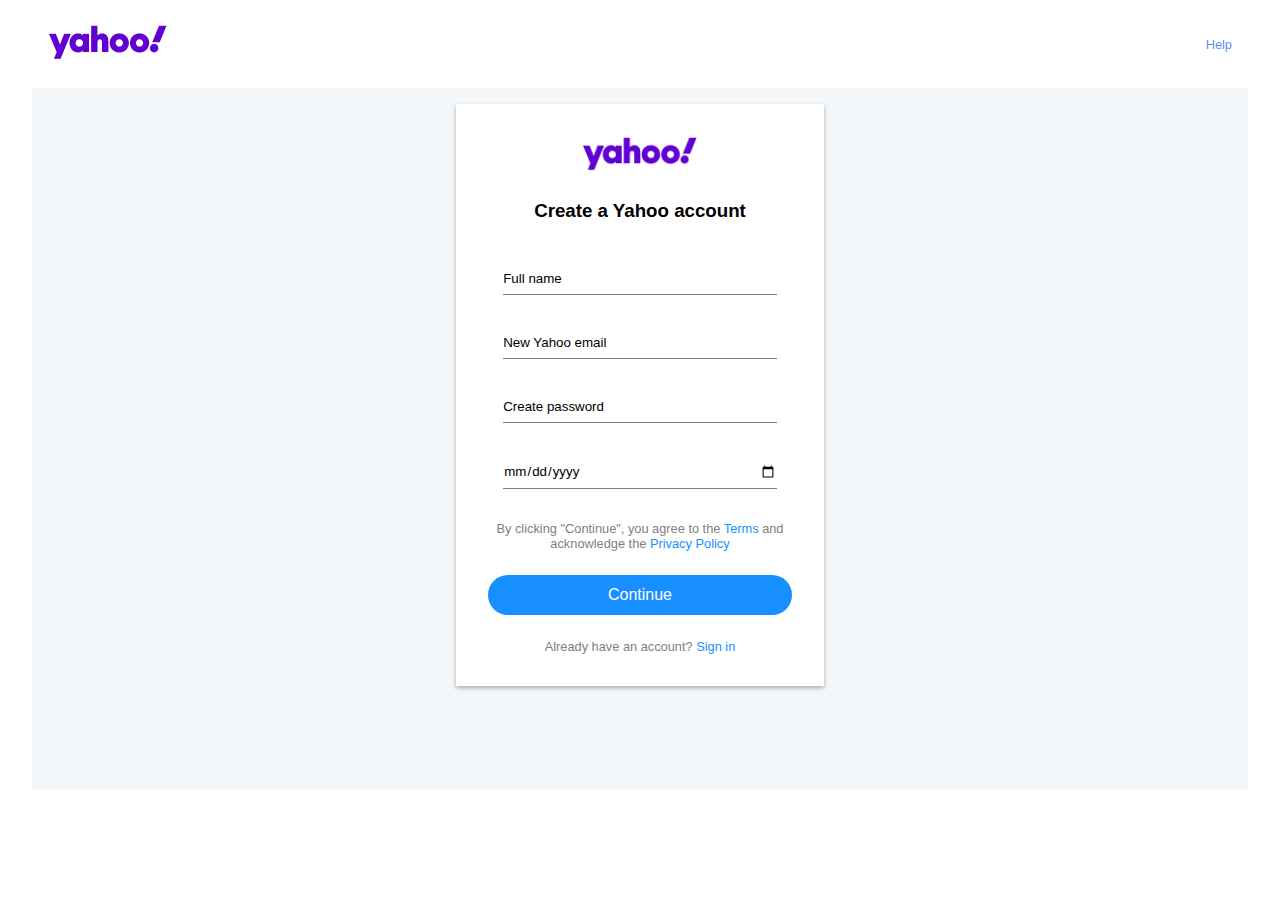
==== index.html @ 1d656e89 "yahoo clone" ====
<!DOCTYPE html>
<html lang="en">
  <head>
    <meta charset="UTF-8" />
    <meta http-equiv="X-UA-Compatible" content="IE=edge" />
    <meta name="viewport" content="width=device-width, initial-scale=1.0" />
    <title>sign up</title>
    <link rel="shortcut icon" href="/images/tabLogo.png" />
    <link
      rel="stylesheet"
      href="https://cdnjs.cloudflare.com/ajax/libs/font-awesome/6.2.1/css/all.min.css"
      integrity="sha512-MV7K8+y+gLIBoVD59lQIYicR65iaqukzvf/nwasF0nqhPay5w/9lJmVM2hMDcnK1OnMGCdVK+iQrJ7lzPJQd1w=="
      crossorigin="anonymous"
      referrerpolicy="no-referrer"
    />

    <link rel="stylesheet" href="/styles/signin_signup.css" />
  </head>
  <body>
    <header>
      <nav class="left_nav">
        <img src="/images/logo.png" alt="Yahoo logo" width="50%" />
      </nav>
      <nav class="right_nav"><p>Help</p></nav>
    </header>
    <main>
      <form action="">
      <div class="container signup_container">
        <div class="main_head">
          <img src="/images/logo.png" alt="Yahoo" width="38%" />
        </div>
        <div class="content">
          <h3>Create a Yahoo account</h3>
        </div>
        <div class="signup_input">
          <div class="fullname input">
            <i class="fa-regular fa-address-card"></i>
            <input type="text" placeholder="Full name" required/>
          </div>
          <div class="email input">
            <i class="fa-regular fa-envelope"></i>
            <!-- <span>@yahoo.com</span> -->
            <input type="email" placeholder="New Yahoo email" required id="email"/>
          </div>
          <div class="password input">
            <i class="fa-solid fa-lock"></i>
            <input type="password" placeholder="Create password" required id="password"/>
          </div>
          <div class="birth input">
            <i class="fa-solid fa-cake-candles"></i>
            <input type="date"/>
          </div>
        </div>

        <p>
          By clicking "Continue", you agree to the <a href="">Terms</a> and
          acknowledge the <a href="">Privacy Policy</a>
        </p>

        <div class="continue">
          <button type="button" id="continue">Continue</button>
          <p class="haveAccount">
            Already have an account? <a href="/pages/signin.html">Sign in</a>
          </p>
        </div>
      </div>
      </form>
    </main>
    <script src="/scripts/signup.js"></script>
  </body>
</html>
---- styles/signin_signup.css ----
@import '/styles/reset.css';
body{
    background-color: #fff;
}

:root{
    --main-color:#188fff;
}

header{
    background-color: #fff;
    display: flex;
    justify-content: space-between;
    align-items: center;
    padding: 1.5rem 3rem;
    position: fixed;
    top: 0;
    width: 100%;
}
.right_nav p{
    font-size: 0.8rem;
    color: #628fff;
    cursor: pointer;
}

.right_nav p:hover{
    color: blue;
}
main{
    padding: 6.5rem;
    background-color: #f3f7f9;
    width: 95%;
    margin: 0 auto;
    display: flex;
    justify-content: center;
}

.container{
    background-color: #fff;
    text-align: center;
    padding: 2rem;
    width: 23rem;
    box-shadow: 0 2px 4px 0 rgb(0 0 0 / 30%)
}
.container .content{
    margin: 1.5rem 0;
    line-height: 1.5rem;
}
.container .content p{
    font-size: 0.9rem;
}
.container .signin_input{
    display: flex;
    flex-direction: column;
}

.container .signin_input input{
    border: none;
    outline: none;
    margin: 1.5rem 0;
    padding: 0.5rem 0;
    border-bottom: 0.1px solid var(--main-color);
}
.container .signin_input input::placeholder{
    font-size: 1rem;
}

button{
    border-radius: 2rem;
    padding: 0.7rem;
    font-size: 1rem;
    border: none;
    cursor: pointer;
}
.container .signin_input button{
    background-color: var(--main-color);
    color: #fff;   
}
.container .signin_input button:hover{
    background-color: #0473db;
}
.container .forget{
    margin: 1.5rem 0;
    display: flex;
    justify-content: space-between;
    font-size: 0.9rem;
    color: #188fff;
    margin-bottom: 5rem;
    
}
.checkbox{
    display: flex;  
    cursor: pointer;
}
.check{
    margin: 0 0.5rem;
    cursor: pointer;
}
.forgetPassword:hover{
    cursor: pointer;
    color: blue;
}

.container .create button{
    border: 1px solid var(--main-color);
    background-color: transparent;
    color: var(--main-color);
    width: 100%;
    margin-bottom: 1.5em;
}
.container .create button:hover{
 color: #0473db;
 border: 1px solid #0473db;
}

/* signup:-- css */

.container .signup_input{
    margin: 1rem 0;
}

.container .signup_input input{
    width: 90%;
    border: none;
    outline: none;
    margin: 1rem 0;
    padding: 0.5rem 0;
    border-bottom: 0.1px solid gray;
}


.container .signup_input input::placeholder{
    color: #000;
}
.signup_container p{
    color: gray;
 font-size: 0.8rem;
}
a{
    text-decoration: none;
    color: var(--main-color);
}


.continue button{
    background-color: var(--main-color);
    width: 100%;
    margin: 1.5rem 0;
    color: #fff;
}

.continue button:hover{
    background-color: #0473db;
}
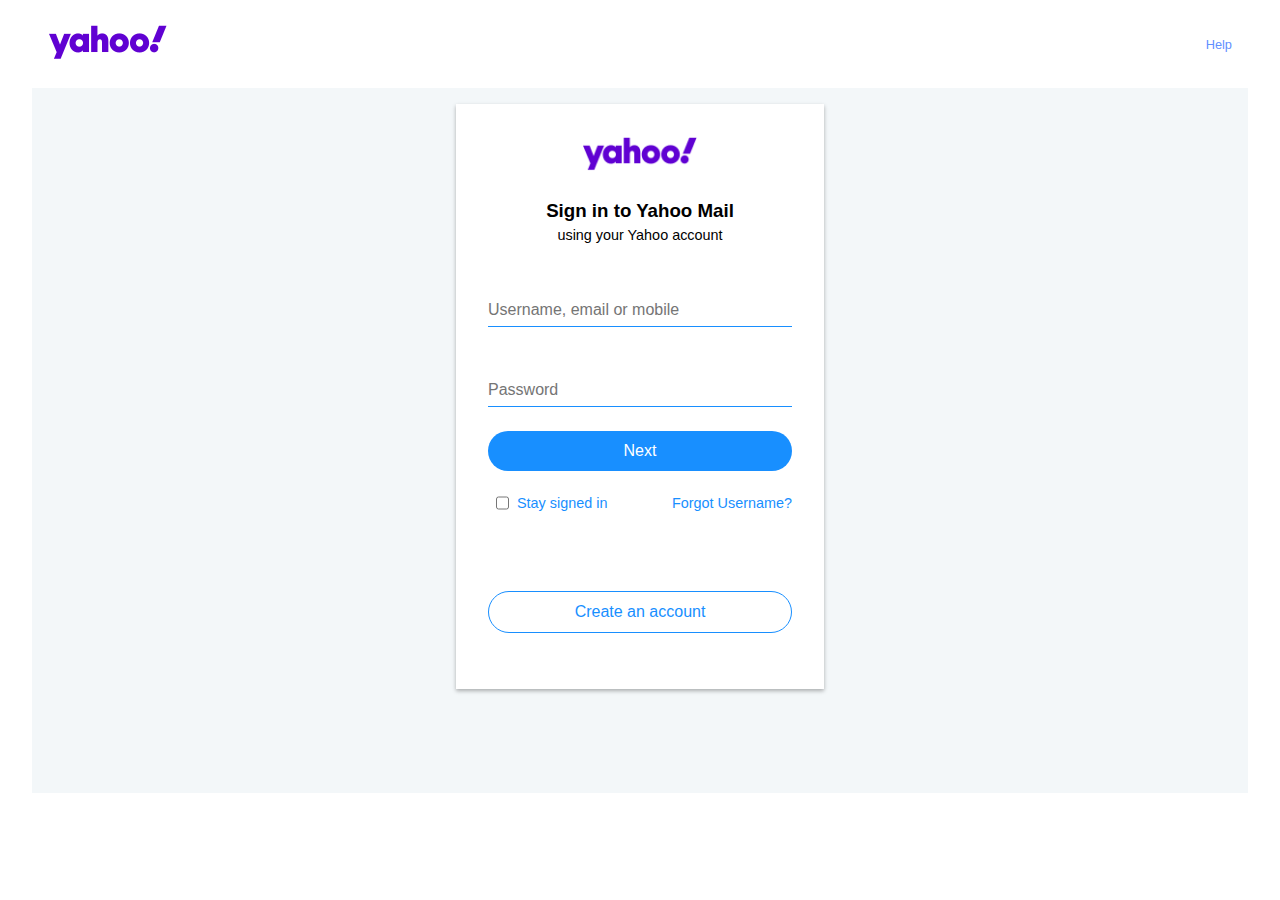
==== commit a89d50cf: "yahoo clone" ====
--- a/index.html
+++ b/index.html
@@ -1,71 +1,47 @@
 <!DOCTYPE html>
 <html lang="en">
-  <head>
-    <meta charset="UTF-8" />
-    <meta http-equiv="X-UA-Compatible" content="IE=edge" />
-    <meta name="viewport" content="width=device-width, initial-scale=1.0" />
-    <title>sign up</title>
+<head>
+    <meta charset="UTF-8">
+    <meta http-equiv="X-UA-Compatible" content="IE=edge">
+    <meta name="viewport" content="width=device-width, initial-scale=1.0">
+    <title>Sign In </title>
     <link rel="shortcut icon" href="/images/tabLogo.png" />
-    <link
-      rel="stylesheet"
-      href="https://cdnjs.cloudflare.com/ajax/libs/font-awesome/6.2.1/css/all.min.css"
-      integrity="sha512-MV7K8+y+gLIBoVD59lQIYicR65iaqukzvf/nwasF0nqhPay5w/9lJmVM2hMDcnK1OnMGCdVK+iQrJ7lzPJQd1w=="
-      crossorigin="anonymous"
-      referrerpolicy="no-referrer"
-    />
-
-    <link rel="stylesheet" href="/styles/signin_signup.css" />
-  </head>
-  <body>
+    <link rel="stylesheet" href="/styles/signin_signup.css">
+</head>
+<body>
     <header>
-      <nav class="left_nav">
-        <img src="/images/logo.png" alt="Yahoo logo" width="50%" />
-      </nav>
-      <nav class="right_nav"><p>Help</p></nav>
+        <nav class="left_nav">
+            <img src="/images/logo.png" alt="Yahoo logo" width="50%">
+        </nav>
+        <nav class="right_nav"><p>Help</p></nav>
     </header>
     <main>
-      <form action="">
-      <div class="container signup_container">
-        <div class="main_head">
-          <img src="/images/logo.png" alt="Yahoo" width="38%" />
+        <form action="">
+        <div class="container">
+            <div class="main_head">
+                <img src="/images/logo.png" alt="Yahoo" width="38%">
+            </div>
+            <div class="content">
+            <h3>Sign in to Yahoo Mail</h3>
+            <p>using your Yahoo account</p>
+            </div>
+            <div class="signin_input">
+                <input type="text" name="name" autocomplete="off" id="input" placeholder="Username, email or mobile">
+                <input type="password" name="name" autocomplete="off" id="signinpass" placeholder="Password">
+                <!-- <label for="name"></label> -->
+                <button type="button" class="next" id="next">Next</button>
+            </div>
+            <div class="forget">
+                
+                <p class="checkbox"><input type="checkbox" class="check">Stay signed in</p>
+                <p class="forgetPassword">Forgot Username?</p>
+            </div>
+            <div class="create">
+                <button type="button"><a href="/pages/signup.html">Create an account</a></button>
+            </div>
         </div>
-        <div class="content">
-          <h3>Create a Yahoo account</h3>
-        </div>
-        <div class="signup_input">
-          <div class="fullname input">
-            <i class="fa-regular fa-address-card"></i>
-            <input type="text" placeholder="Full name" required/>
-          </div>
-          <div class="email input">
-            <i class="fa-regular fa-envelope"></i>
-            <!-- <span>@yahoo.com</span> -->
-            <input type="email" placeholder="New Yahoo email" required id="email"/>
-          </div>
-          <div class="password input">
-            <i class="fa-solid fa-lock"></i>
-            <input type="password" placeholder="Create password" required id="password"/>
-          </div>
-          <div class="birth input">
-            <i class="fa-solid fa-cake-candles"></i>
-            <input type="date"/>
-          </div>
-        </div>
-
-        <p>
-          By clicking "Continue", you agree to the <a href="">Terms</a> and
-          acknowledge the <a href="">Privacy Policy</a>
-        </p>
-
-        <div class="continue">
-          <button type="button" id="continue">Continue</button>
-          <p class="haveAccount">
-            Already have an account? <a href="/pages/signin.html">Sign in</a>
-          </p>
-        </div>
-      </div>
-      </form>
+        </form>
     </main>
-    <script src="/scripts/signup.js"></script>
-  </body>
-</html>
+    <script src="../scripts/signin.js"></script>
+</body>
+</html>